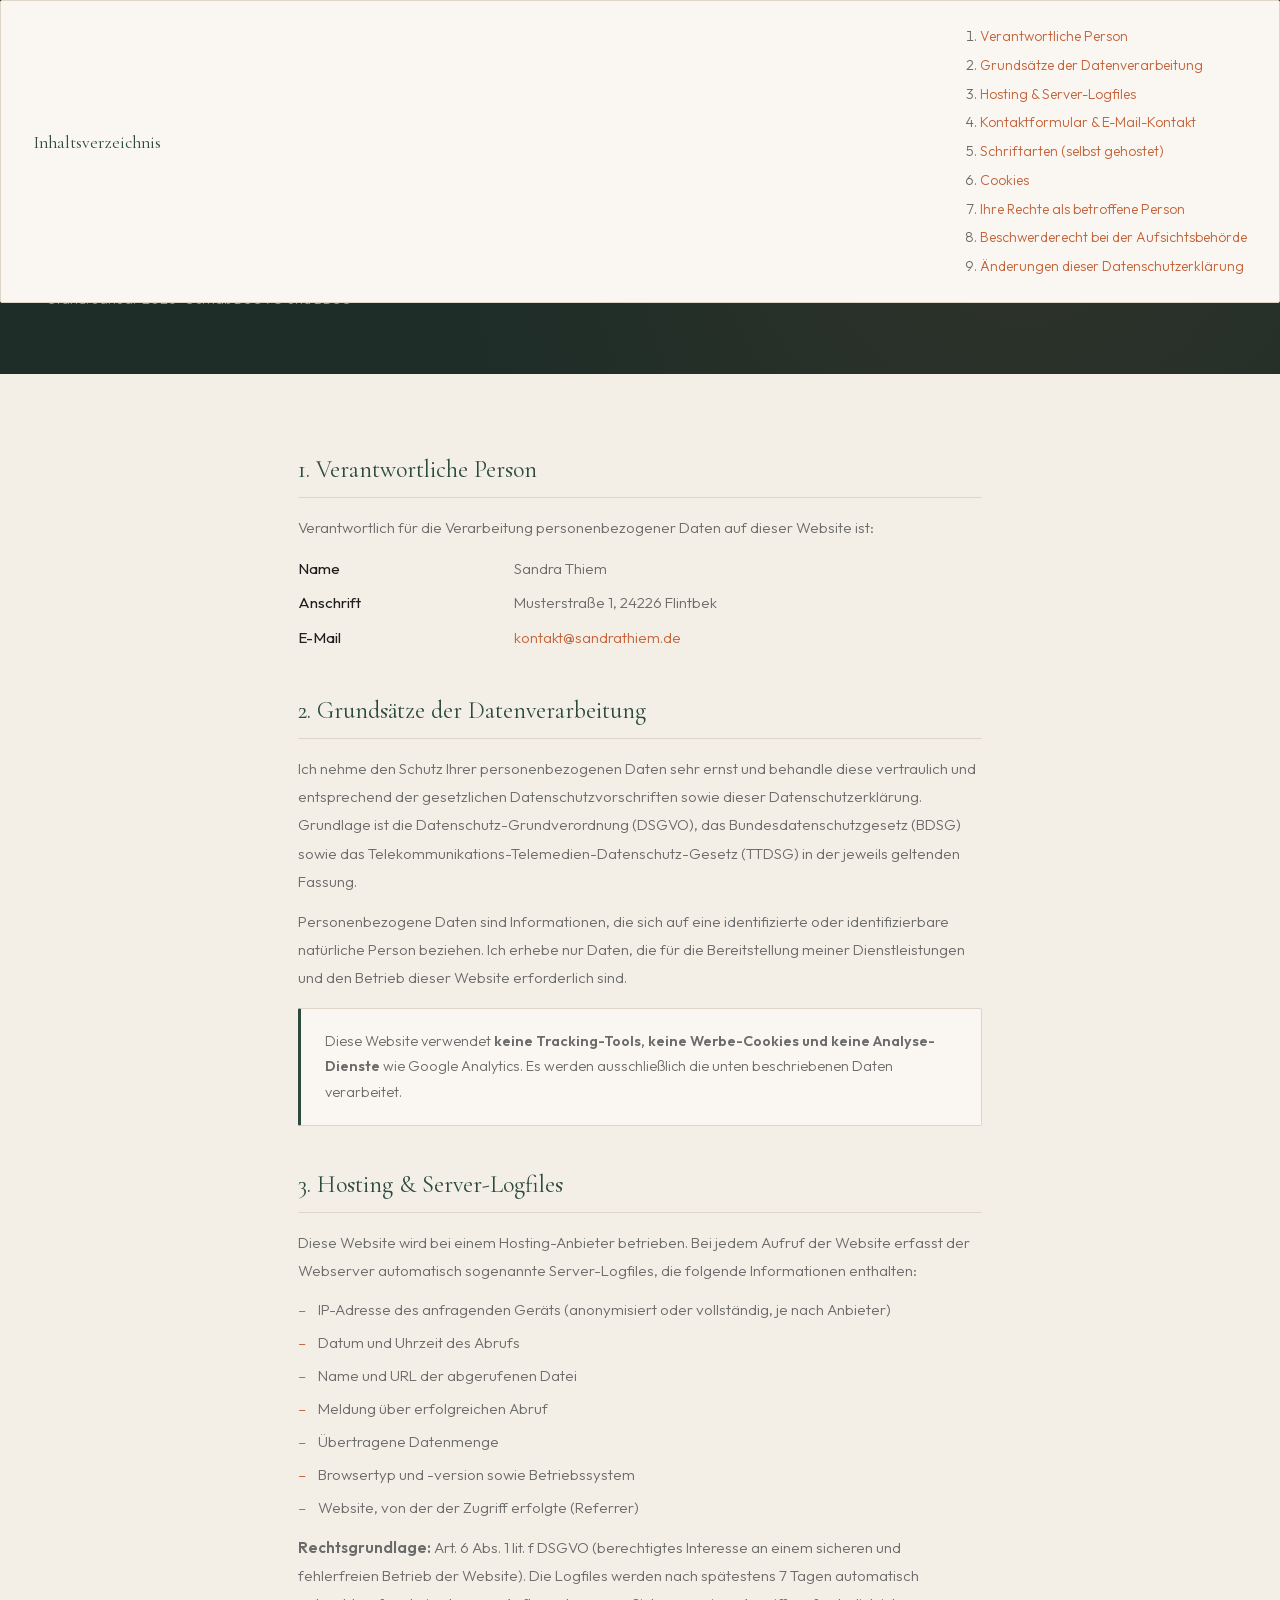
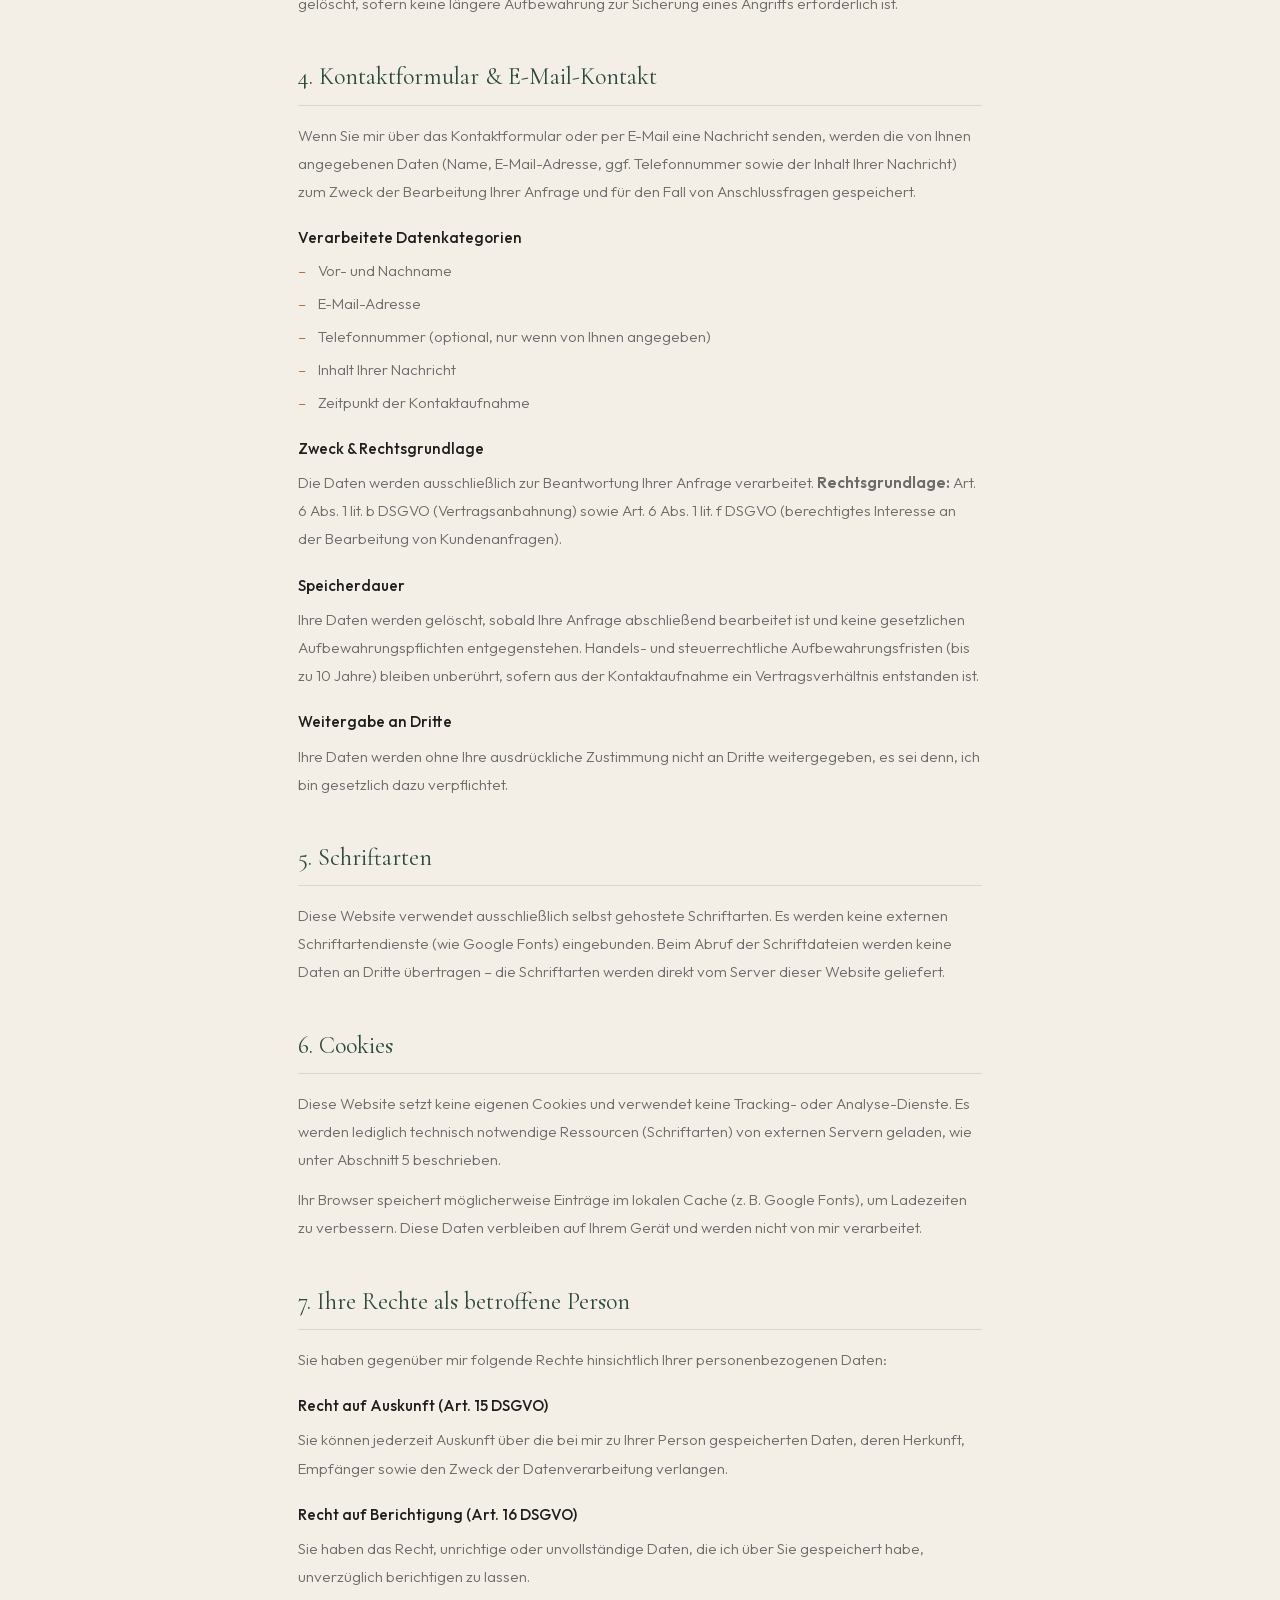
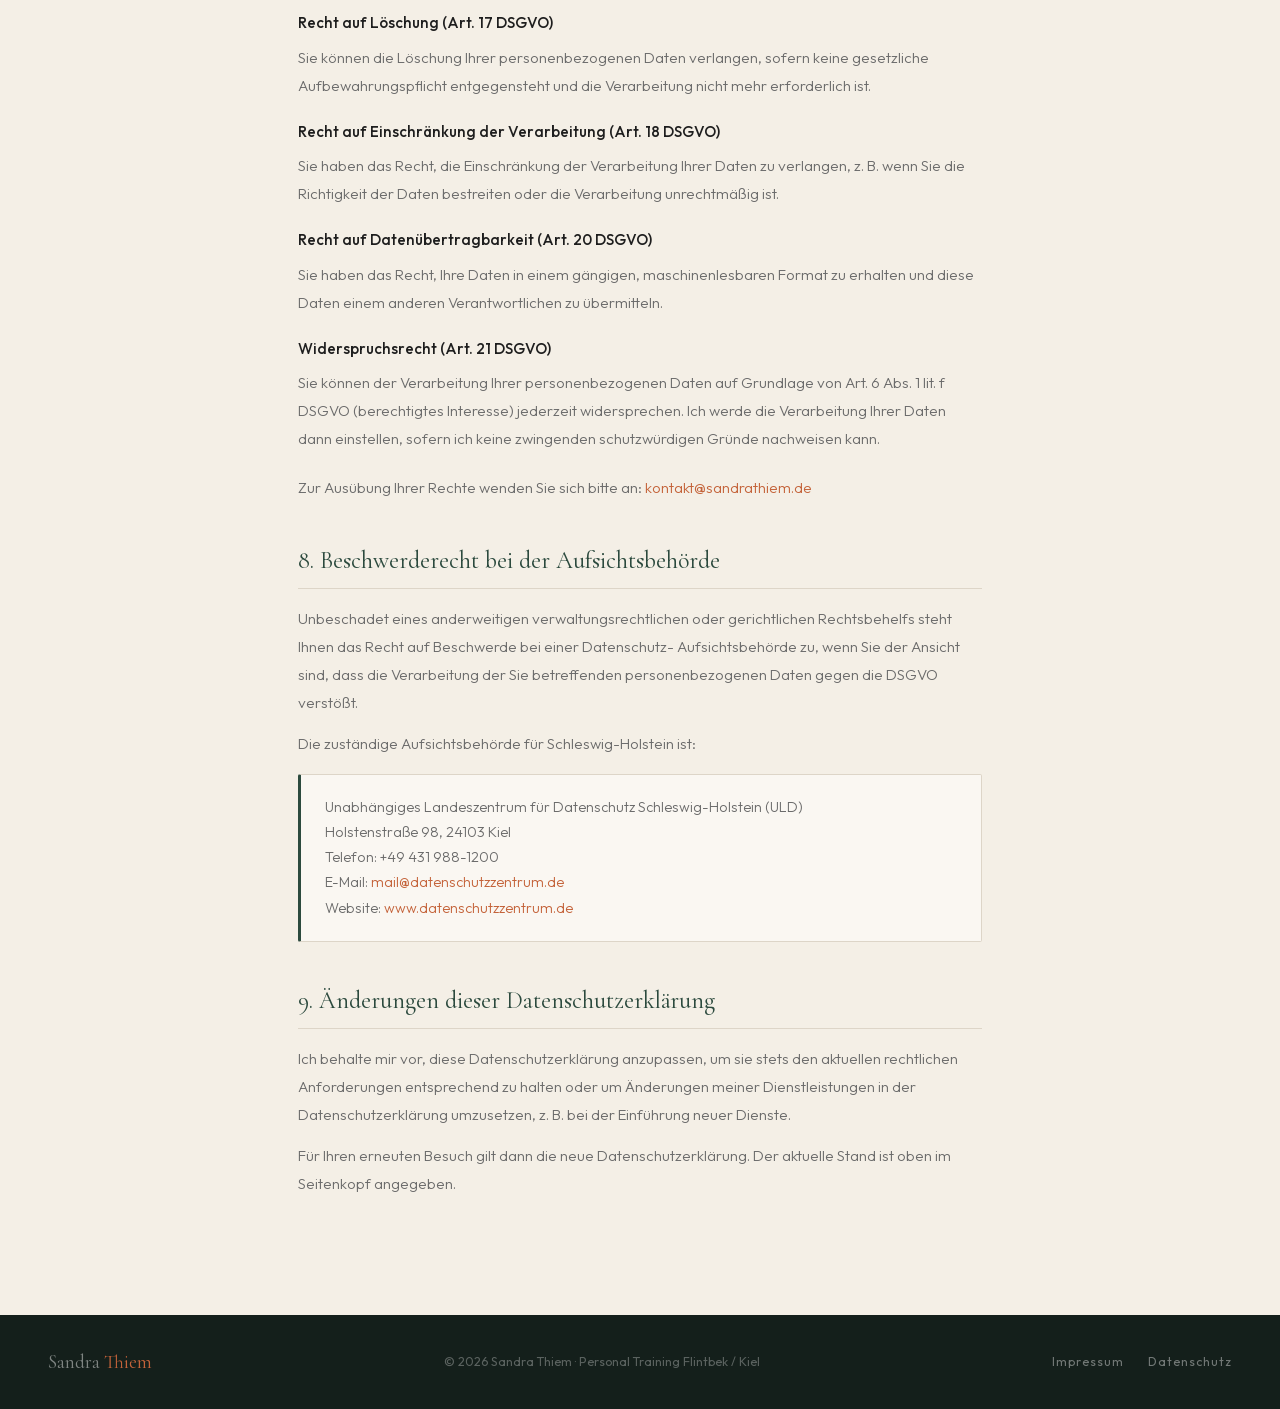
==== datenschutz.html @ bfad2666 "initial state" ====
<!DOCTYPE html>
<html lang="de">
<head>
  <meta charset="UTF-8">
  <meta name="viewport" content="width=device-width, initial-scale=1.0">
  <meta name="robots" content="noindex, follow">
  <title>Datenschutzerklärung – Sandra Thiem Personal Training</title>

  <meta http-equiv="Content-Security-Policy" content="default-src 'self'; style-src 'self' 'unsafe-inline'; script-src 'self' 'unsafe-inline'; font-src 'self'; img-src 'self' data:; frame-ancestors 'none';">
  <link rel="stylesheet" href="assets/style.css">

  <style>
    /* ── TOC ── */
    .toc {
      background: var(--cream);
      border: 1px solid var(--border);
      border-radius: 2px;
      padding: 1.5rem 2rem;
      margin-bottom: 3rem;
    }

    .toc-title {
      font-family: var(--font-display);
      font-size: 1.1rem;
      font-weight: 400;
      color: var(--green);
      margin-bottom: 1rem;
    }

    .toc ol {
      padding-left: 1.25rem;
      display: flex;
      flex-direction: column;
      gap: .4rem;
    }

    .toc li { font-size: .875rem; color: var(--text-muted); font-weight: 300; }
    .toc a { color: var(--terra); text-decoration: none; }
    .toc a:hover { text-decoration: underline; }

  </style>
</head>
<body>

  <!-- NAV -->
  <nav class="solid">
    <a href="/" class="nav-logo">Sandra <span>Thiem</span></a>
    <a href="/" class="nav-back">Zurück zur Startseite</a>
  </nav>

  <!-- PAGE HEADER -->
  <header class="page-header">
    <div class="page-header-inner">
      <div class="page-label">Rechtliches</div>
      <h1 class="page-title">Datenschutzerklärung</h1>
      <p class="page-subtitle">Stand: Januar 2026 · Gemäß DSGVO und BDSG</p>
    </div>
  </header>

  <!-- CONTENT -->
  <main class="legal-content">

    <!-- TABLE OF CONTENTS -->
    <nav class="toc" aria-label="Inhaltsverzeichnis">
      <div class="toc-title">Inhaltsverzeichnis</div>
      <ol>
        <li><a href="#verantwortliche">Verantwortliche Person</a></li>
        <li><a href="#grundsaetze">Grundsätze der Datenverarbeitung</a></li>
        <li><a href="#hosting">Hosting &amp; Server-Logfiles</a></li>
        <li><a href="#kontaktformular">Kontaktformular &amp; E-Mail-Kontakt</a></li>
        <li><a href="#schriftarten">Schriftarten (selbst gehostet)</a></li>
        <li><a href="#cookies">Cookies</a></li>
        <li><a href="#rechte">Ihre Rechte als betroffene Person</a></li>
        <li><a href="#beschwerderecht">Beschwerderecht bei der Aufsichtsbehörde</a></li>
        <li><a href="#aenderungen">Änderungen dieser Datenschutzerklärung</a></li>
      </ol>
    </nav>

    <!-- 1 -->
    <div class="legal-section" id="verantwortliche">
      <h2>1. Verantwortliche Person</h2>
      <p>Verantwortlich für die Verarbeitung personenbezogener Daten auf dieser Website ist:</p>
      <dl style="margin-top:.75rem;">
        <div class="data-row">
          <dt>Name</dt>
          <dd>Sandra Thiem</dd>
        </div>
        <div class="data-row">
          <dt>Anschrift</dt>
          <dd>Musterstraße 1, 24226 Flintbek</dd>
        </div>
        <div class="data-row">
          <dt>E-Mail</dt>
          <dd><a href="mailto:kontakt@sandrathiem.de">kontakt@sandrathiem.de</a></dd>
        </div>
      </dl>
    </div>

    <!-- 2 -->
    <div class="legal-section" id="grundsaetze">
      <h2>2. Grundsätze der Datenverarbeitung</h2>
      <p>
        Ich nehme den Schutz Ihrer personenbezogenen Daten sehr ernst und behandle diese
        vertraulich und entsprechend der gesetzlichen Datenschutzvorschriften sowie dieser
        Datenschutzerklärung. Grundlage ist die Datenschutz-Grundverordnung (DSGVO),
        das Bundesdatenschutzgesetz (BDSG) sowie das Telekommunikations-Telemedien-Datenschutz-Gesetz
        (TTDSG) in der jeweils geltenden Fassung.
      </p>
      <p>
        Personenbezogene Daten sind Informationen, die sich auf eine identifizierte oder
        identifizierbare natürliche Person beziehen. Ich erhebe nur Daten, die für die
        Bereitstellung meiner Dienstleistungen und den Betrieb dieser Website erforderlich sind.
      </p>
      <div class="highlight-box">
        Diese Website verwendet <strong>keine Tracking-Tools, keine Werbe-Cookies und
        keine Analyse-Dienste</strong> wie Google Analytics. Es werden ausschließlich die
        unten beschriebenen Daten verarbeitet.
      </div>
    </div>

    <!-- 3 -->
    <div class="legal-section" id="hosting">
      <h2>3. Hosting &amp; Server-Logfiles</h2>
      <p>
        Diese Website wird bei einem Hosting-Anbieter betrieben. Bei jedem Aufruf der Website
        erfasst der Webserver automatisch sogenannte Server-Logfiles, die folgende Informationen
        enthalten:
      </p>
      <ul>
        <li>IP-Adresse des anfragenden Geräts (anonymisiert oder vollständig, je nach Anbieter)</li>
        <li>Datum und Uhrzeit des Abrufs</li>
        <li>Name und URL der abgerufenen Datei</li>
        <li>Meldung über erfolgreichen Abruf</li>
        <li>Übertragene Datenmenge</li>
        <li>Browsertyp und -version sowie Betriebssystem</li>
        <li>Website, von der der Zugriff erfolgte (Referrer)</li>
      </ul>
      <p>
        <strong>Rechtsgrundlage:</strong> Art. 6 Abs. 1 lit. f DSGVO (berechtigtes Interesse
        an einem sicheren und fehlerfreien Betrieb der Website). Die Logfiles werden nach
        spätestens 7 Tagen automatisch gelöscht, sofern keine längere Aufbewahrung zur
        Sicherung eines Angriffs erforderlich ist.
      </p>
    </div>

    <!-- 4 -->
    <div class="legal-section" id="kontaktformular">
      <h2>4. Kontaktformular &amp; E-Mail-Kontakt</h2>
      <p>
        Wenn Sie mir über das Kontaktformular oder per E-Mail eine Nachricht senden,
        werden die von Ihnen angegebenen Daten (Name, E-Mail-Adresse, ggf. Telefonnummer
        sowie der Inhalt Ihrer Nachricht) zum Zweck der Bearbeitung Ihrer Anfrage und für
        den Fall von Anschlussfragen gespeichert.
      </p>

      <h3>Verarbeitete Datenkategorien</h3>
      <ul>
        <li>Vor- und Nachname</li>
        <li>E-Mail-Adresse</li>
        <li>Telefonnummer (optional, nur wenn von Ihnen angegeben)</li>
        <li>Inhalt Ihrer Nachricht</li>
        <li>Zeitpunkt der Kontaktaufnahme</li>
      </ul>

      <h3>Zweck &amp; Rechtsgrundlage</h3>
      <p>
        Die Daten werden ausschließlich zur Beantwortung Ihrer Anfrage verarbeitet.
        <strong>Rechtsgrundlage:</strong> Art. 6 Abs. 1 lit. b DSGVO (Vertragsanbahnung)
        sowie Art. 6 Abs. 1 lit. f DSGVO (berechtigtes Interesse an der Bearbeitung
        von Kundenanfragen).
      </p>

      <h3>Speicherdauer</h3>
      <p>
        Ihre Daten werden gelöscht, sobald Ihre Anfrage abschließend bearbeitet ist und
        keine gesetzlichen Aufbewahrungspflichten entgegenstehen. Handels- und
        steuerrechtliche Aufbewahrungsfristen (bis zu 10 Jahre) bleiben unberührt,
        sofern aus der Kontaktaufnahme ein Vertragsverhältnis entstanden ist.
      </p>

      <h3>Weitergabe an Dritte</h3>
      <p>
        Ihre Daten werden ohne Ihre ausdrückliche Zustimmung nicht an Dritte weitergegeben,
        es sei denn, ich bin gesetzlich dazu verpflichtet.
      </p>
    </div>

    <!-- 5 -->
    <div class="legal-section" id="schriftarten">
      <h2>5. Schriftarten</h2>
      <p>
        Diese Website verwendet ausschließlich selbst gehostete Schriftarten. Es werden keine
        externen Schriftartendienste (wie Google Fonts) eingebunden. Beim Abruf der
        Schriftdateien werden keine Daten an Dritte übertragen – die Schriftarten werden
        direkt vom Server dieser Website geliefert.
      </p>
    </div>

    <!-- 6 -->
    <div class="legal-section" id="cookies">
      <h2>6. Cookies</h2>
      <p>
        Diese Website setzt keine eigenen Cookies und verwendet keine Tracking-
        oder Analyse-Dienste. Es werden lediglich technisch notwendige Ressourcen
        (Schriftarten) von externen Servern geladen, wie unter Abschnitt 5 beschrieben.
      </p>
      <p>
        Ihr Browser speichert möglicherweise Einträge im lokalen Cache (z. B. Google Fonts),
        um Ladezeiten zu verbessern. Diese Daten verbleiben auf Ihrem Gerät und werden
        nicht von mir verarbeitet.
      </p>
    </div>

    <!-- 7 -->
    <div class="legal-section" id="rechte">
      <h2>7. Ihre Rechte als betroffene Person</h2>
      <p>Sie haben gegenüber mir folgende Rechte hinsichtlich Ihrer personenbezogenen Daten:</p>

      <h3>Recht auf Auskunft (Art. 15 DSGVO)</h3>
      <p>
        Sie können jederzeit Auskunft über die bei mir zu Ihrer Person gespeicherten Daten,
        deren Herkunft, Empfänger sowie den Zweck der Datenverarbeitung verlangen.
      </p>

      <h3>Recht auf Berichtigung (Art. 16 DSGVO)</h3>
      <p>
        Sie haben das Recht, unrichtige oder unvollständige Daten, die ich über Sie
        gespeichert habe, unverzüglich berichtigen zu lassen.
      </p>

      <h3>Recht auf Löschung (Art. 17 DSGVO)</h3>
      <p>
        Sie können die Löschung Ihrer personenbezogenen Daten verlangen, sofern keine
        gesetzliche Aufbewahrungspflicht entgegensteht und die Verarbeitung nicht mehr
        erforderlich ist.
      </p>

      <h3>Recht auf Einschränkung der Verarbeitung (Art. 18 DSGVO)</h3>
      <p>
        Sie haben das Recht, die Einschränkung der Verarbeitung Ihrer Daten zu verlangen,
        z. B. wenn Sie die Richtigkeit der Daten bestreiten oder die Verarbeitung
        unrechtmäßig ist.
      </p>

      <h3>Recht auf Datenübertragbarkeit (Art. 20 DSGVO)</h3>
      <p>
        Sie haben das Recht, Ihre Daten in einem gängigen, maschinenlesbaren Format
        zu erhalten und diese Daten einem anderen Verantwortlichen zu übermitteln.
      </p>

      <h3>Widerspruchsrecht (Art. 21 DSGVO)</h3>
      <p>
        Sie können der Verarbeitung Ihrer personenbezogenen Daten auf Grundlage von
        Art. 6 Abs. 1 lit. f DSGVO (berechtigtes Interesse) jederzeit widersprechen.
        Ich werde die Verarbeitung Ihrer Daten dann einstellen, sofern ich keine
        zwingenden schutzwürdigen Gründe nachweisen kann.
      </p>

      <p style="margin-top:1.25rem;">
        Zur Ausübung Ihrer Rechte wenden Sie sich bitte an:
        <a href="mailto:kontakt@sandrathiem.de">kontakt@sandrathiem.de</a>
      </p>
    </div>

    <!-- 8 -->
    <div class="legal-section" id="beschwerderecht">
      <h2>8. Beschwerderecht bei der Aufsichtsbehörde</h2>
      <p>
        Unbeschadet eines anderweitigen verwaltungsrechtlichen oder gerichtlichen
        Rechtsbehelfs steht Ihnen das Recht auf Beschwerde bei einer Datenschutz-
        Aufsichtsbehörde zu, wenn Sie der Ansicht sind, dass die Verarbeitung der Sie
        betreffenden personenbezogenen Daten gegen die DSGVO verstößt.
      </p>
      <p>Die zuständige Aufsichtsbehörde für Schleswig-Holstein ist:</p>
      <div class="highlight-box">
        Unabhängiges Landeszentrum für Datenschutz Schleswig-Holstein (ULD)<br>
        Holstenstraße 98, 24103 Kiel<br>
        Telefon: +49 431 988-1200<br>
        E-Mail: <a href="mailto:mail@datenschutzzentrum.de">mail@datenschutzzentrum.de</a><br>
        Website: <a href="https://www.datenschutzzentrum.de" target="_blank" rel="noopener noreferrer">www.datenschutzzentrum.de</a>
      </div>
    </div>

    <!-- 9 -->
    <div class="legal-section" id="aenderungen">
      <h2>9. Änderungen dieser Datenschutzerklärung</h2>
      <p>
        Ich behalte mir vor, diese Datenschutzerklärung anzupassen, um sie stets den
        aktuellen rechtlichen Anforderungen entsprechend zu halten oder um Änderungen
        meiner Dienstleistungen in der Datenschutzerklärung umzusetzen, z. B. bei der
        Einführung neuer Dienste.
      </p>
      <p>
        Für Ihren erneuten Besuch gilt dann die neue Datenschutzerklärung.
        Der aktuelle Stand ist oben im Seitenkopf angegeben.
      </p>
    </div>


  </main>

  <!-- FOOTER -->
  <footer>
    <div class="footer-brand">Sandra <span>Thiem</span></div>
    <div class="footer-copy">© 2026 Sandra Thiem · Personal Training Flintbek / Kiel</div>
    <div class="footer-links">
      <a href="/impressum">Impressum</a>
      <a href="/datenschutz">Datenschutz</a>
    </div>
  </footer>

</body>
</html>
---- assets/style.css ----
/* ============================================================
   SHARED STYLESHEET — sandrathiem.de
   Covers: fonts, variables, reset, nav, footer, modals,
           legal page layout, animations, scroll-reveal.
   Page-specific sections stay in each HTML file's <style>.
   ============================================================ */

/* ── SELF-HOSTED FONTS ── */
/* Cormorant Garamond – normal 300/400/600 */
@font-face {
  font-family: 'Cormorant Garamond';
  font-style: normal; font-weight: 300 600; font-display: swap;
  src: url('fonts/co3bmX5slCNuHLi8bLeY9MK7whWMhyjYp3tKky2F7i6C.woff2') format('woff2');
  unicode-range: U+0100-02BA, U+02BD-02C5, U+02C7-02CC, U+02CE-02D7, U+02DD-02FF,
                 U+0304, U+0308, U+0329, U+1D00-1DBF, U+1E00-1E9F, U+1EF2-1EFF,
                 U+2020, U+20A0-20AB, U+20AD-20C0, U+2113, U+2C60-2C7F, U+A720-A7FF;
}
@font-face {
  font-family: 'Cormorant Garamond';
  font-style: normal; font-weight: 300 600; font-display: swap;
  src: url('fonts/co3bmX5slCNuHLi8bLeY9MK7whWMhyjYqXtKky2F7g.woff2') format('woff2');
  unicode-range: U+0000-00FF, U+0131, U+0152-0153, U+02BB-02BC, U+02C6, U+02DA,
                 U+02DC, U+0304, U+0308, U+0329, U+2000-206F, U+20AC, U+2122,
                 U+2191, U+2193, U+2212, U+2215, U+FEFF, U+FFFD;
}

/* Cormorant Garamond – italic 300/400 */
@font-face {
  font-family: 'Cormorant Garamond';
  font-style: italic; font-weight: 300 400; font-display: swap;
  src: url('fonts/co3ZmX5slCNuHLi8bLeY9MK7whWMhyjYrEtGmSqn7B6DxjY.woff2') format('woff2');
  unicode-range: U+0100-02BA, U+02BD-02C5, U+02C7-02CC, U+02CE-02D7, U+02DD-02FF,
                 U+0304, U+0308, U+0329, U+1D00-1DBF, U+1E00-1E9F, U+1EF2-1EFF,
                 U+2020, U+20A0-20AB, U+20AD-20C0, U+2113, U+2C60-2C7F, U+A720-A7FF;
}
@font-face {
  font-family: 'Cormorant Garamond';
  font-style: italic; font-weight: 300 400; font-display: swap;
  src: url('fonts/co3ZmX5slCNuHLi8bLeY9MK7whWMhyjYrEtImSqn7B6D.woff2') format('woff2');
  unicode-range: U+0000-00FF, U+0131, U+0152-0153, U+02BB-02BC, U+02C6, U+02DA,
                 U+02DC, U+0304, U+0308, U+0329, U+2000-206F, U+20AC, U+2122,
                 U+2191, U+2193, U+2212, U+2215, U+FEFF, U+FFFD;
}

/* Outfit – 300/400/500/600 */
@font-face {
  font-family: 'Outfit';
  font-style: normal; font-weight: 300 600; font-display: swap;
  src: url('fonts/QGYvz_MVcBeNP4NJuktqUYLkn8BJ.woff2') format('woff2');
  unicode-range: U+0100-02BA, U+02BD-02C5, U+02C7-02CC, U+02CE-02D7, U+02DD-02FF,
                 U+0304, U+0308, U+0329, U+1D00-1DBF, U+1E00-1E9F, U+1EF2-1EFF,
                 U+2020, U+20A0-20AB, U+20AD-20C0, U+2113, U+2C60-2C7F, U+A720-A7FF;
}
@font-face {
  font-family: 'Outfit';
  font-style: normal; font-weight: 300 600; font-display: swap;
  src: url('fonts/QGYvz_MVcBeNP4NJtEtqUYLknw.woff2') format('woff2');
  unicode-range: U+0000-00FF, U+0131, U+0152-0153, U+02BB-02BC, U+02C6, U+02DA,
                 U+02DC, U+0304, U+0308, U+0329, U+2000-206F, U+20AC, U+2122,
                 U+2191, U+2193, U+2212, U+2215, U+FEFF, U+FFFD;
}

/* ── VARIABLES ── */
:root {
  --bg:          #f4efe6;
  --bg-dark:     #1e2d28;
  --bg-footer:   #141f1b;
  --green:       #2c4a3e;
  --green-light: #3d6b5a;
  --terra:       #c4633a;
  --terra-light: #d4784f;
  --cream:       #faf7f2;
  --text:        #1e1e1e;
  --text-muted:  #6b6b6b;
  --border:      #ddd5c8;

  --font-display: 'Cormorant Garamond', Georgia, serif;
  --font-body:    'Outfit', sans-serif;
}

/* ── RESET ── */
*, *::before, *::after { box-sizing: border-box; margin: 0; padding: 0; }
html { scroll-behavior: smooth; font-size: 16px; }
img  { max-width: 100%; display: block; }

body {
  font-family: var(--font-body);
  background: var(--bg);
  color: var(--text);
  line-height: 1.6;
  overflow-x: hidden;
}

.container {
  max-width: 1200px;
  margin: 0 auto;
  padding: 0 clamp(1.5rem, 5vw, 3rem);
}

/* ── NAVIGATION ── */
nav {
  position: fixed;
  top: 0; left: 0; right: 0;
  z-index: 100;
  padding: 1.25rem clamp(1.5rem, 5vw, 3rem);
  display: flex;
  justify-content: space-between;
  align-items: center;
  transition: background .4s, padding .4s, box-shadow .4s;
}

nav.scrolled,
nav.solid {
  background: rgba(28,42,36,.97);
  padding: .9rem clamp(1.5rem, 5vw, 3rem);
  box-shadow: 0 2px 20px rgba(0,0,0,.15);
}

.nav-logo {
  font-family: var(--font-display);
  font-size: 1.6rem;
  font-weight: 600;
  color: white;
  text-decoration: none;
  letter-spacing: .05em;
}
.nav-logo span { color: var(--terra); }

.nav-links {
  display: flex;
  gap: 2.5rem;
  list-style: none;
}

.nav-links a {
  color: rgba(255,255,255,.85);
  text-decoration: none;
  font-size: .875rem;
  font-weight: 400;
  letter-spacing: .08em;
  text-transform: uppercase;
  transition: color .2s;
}
.nav-links a:hover { color: var(--terra); }

.nav-cta {
  background: var(--terra) !important;
  color: white !important;
  padding: .5rem 1.2rem !important;
  border-radius: 2px;
}
.nav-cta:hover { background: var(--terra-light) !important; }

.nav-back {
  color: rgba(255,255,255,.7);
  text-decoration: none;
  font-size: .8rem;
  font-weight: 400;
  letter-spacing: .1em;
  text-transform: uppercase;
  display: flex;
  align-items: center;
  gap: .5rem;
  transition: color .2s;
}
.nav-back:hover { color: var(--terra); }
.nav-back::before { content: '←'; font-size: 1rem; }

.nav-toggle {
  display: none;
  flex-direction: column;
  gap: 5px;
  cursor: pointer;
  background: none;
  border: none;
  padding: 4px;
  z-index: 101;
}
.nav-toggle span { display: block; width: 24px; height: 2px; background: white; transition: all .3s; }

@media (max-width: 768px) {
  .nav-links {
    display: none;
    position: fixed;
    inset: 0;
    background: var(--bg-dark);
    flex-direction: column;
    justify-content: center;
    align-items: center;
    gap: 2.5rem;
    z-index: 99;
  }
  .nav-links.open { display: flex; }
  .nav-links a { font-size: 1.1rem; }
  .nav-toggle { display: flex; }
  .nav-cta { display: none !important; }
}

/* ── FOOTER ── */
footer {
  background: var(--bg-footer);
  padding: 2rem clamp(1.5rem, 5vw, 3rem);
  display: flex;
  justify-content: space-between;
  align-items: center;
  flex-wrap: wrap;
  gap: 1rem;
}

.footer-brand { font-family: var(--font-display); font-size: 1.2rem; color: rgba(255,255,255,.45); }
.footer-brand span { color: var(--terra); }
.footer-copy { font-size: .78rem; color: rgba(255,255,255,.3); text-align: center; }
.footer-links { display: flex; gap: 1.5rem; }
.footer-links a {
  font-size: .78rem;
  color: rgba(255,255,255,.4);
  text-decoration: none;
  letter-spacing: .08em;
  transition: color .2s;
}
.footer-links a:hover { color: var(--terra); }

/* ── LEGAL PAGE LAYOUT (impressum / datenschutz standalone) ── */
.page-header {
  background: var(--bg-dark);
  padding: clamp(7rem, 12vw, 10rem) clamp(1.5rem, 5vw, 3rem) clamp(3rem, 5vw, 4rem);
  position: relative;
  overflow: hidden;
}
.page-header::before {
  content: '';
  position: absolute;
  inset: 0;
  background: radial-gradient(circle at 80% 50%, rgba(196,99,58,.1) 0%, transparent 55%);
}
.page-header-inner { position: relative; z-index: 1; max-width: 1200px; margin: 0 auto; }

.page-label {
  display: inline-flex;
  align-items: center;
  gap: .75rem;
  font-size: .75rem;
  font-weight: 500;
  letter-spacing: .2em;
  text-transform: uppercase;
  color: var(--terra);
  margin-bottom: 1rem;
}
.page-label::before { content: ''; display: block; width: 24px; height: 1px; background: var(--terra); }

.page-title {
  font-family: var(--font-display);
  font-size: clamp(2.5rem, 6vw, 4.5rem);
  font-weight: 300;
  color: white;
  line-height: 1.1;
}
.page-subtitle {
  color: rgba(255,255,255,.5);
  font-size: .875rem;
  margin-top: .75rem;
  font-weight: 300;
}

.legal-content {
  max-width: 780px;
  margin: 0 auto;
  padding: clamp(3rem, 6vw, 5rem) clamp(1.5rem, 5vw, 3rem);
}

.legal-section { margin-bottom: 2.5rem; scroll-margin-top: 6rem; }

.legal-section h2 {
  font-family: var(--font-display);
  font-size: 1.5rem;
  font-weight: 400;
  color: var(--green);
  margin-bottom: 1rem;
  padding-bottom: .5rem;
  border-bottom: 1px solid var(--border);
}
.legal-section h3 {
  font-size: .95rem;
  font-weight: 500;
  color: var(--text);
  margin: 1.25rem 0 .5rem;
}

.legal-section p,
.legal-section address {
  font-style: normal;
  color: var(--text-muted);
  font-size: .95rem;
  font-weight: 300;
  line-height: 1.85;
  margin-bottom: .75rem;
}
.legal-section p:last-child,
.legal-section address:last-child { margin-bottom: 0; }

.legal-section ul {
  list-style: none;
  padding: 0;
  margin: .5rem 0 .75rem;
  display: flex;
  flex-direction: column;
  gap: .4rem;
}
.legal-section ul li {
  color: var(--text-muted);
  font-size: .95rem;
  font-weight: 300;
  line-height: 1.75;
  padding-left: 1.25rem;
  position: relative;
}
.legal-section ul li::before { content: '–'; position: absolute; left: 0; color: var(--terra); }

.legal-section a { color: var(--terra); text-decoration: none; }
.legal-section a:hover { text-decoration: underline; }

.data-row {
  display: grid;
  grid-template-columns: 200px 1fr;
  gap: .25rem 1rem;
  font-size: .95rem;
  font-weight: 300;
  color: var(--text-muted);
  line-height: 1.85;
  margin-bottom: .4rem;
}
.data-row dt { color: var(--text); font-weight: 400; }

@media (max-width: 540px) {
  .data-row { grid-template-columns: 1fr; gap: 0; }
  .data-row dt { margin-top: .75rem; }
}

.highlight-box {
  background: var(--cream);
  border: 1px solid var(--border);
  border-left: 3px solid var(--green);
  border-radius: 2px;
  padding: 1.25rem 1.5rem;
  margin: 1rem 0;
  font-size: .9rem;
  color: var(--text-muted);
  line-height: 1.75;
  font-weight: 300;
}
.notice-box {
  background: var(--cream);
  border: 1px solid var(--border);
  border-left: 3px solid var(--terra);
  border-radius: 2px;
  padding: 1.25rem 1.5rem;
  margin-top: 2.5rem;
  font-size: .875rem;
  color: var(--text-muted);
  line-height: 1.7;
}

/* ── MODALS ── */
.modal-backdrop {
  display: none;
  position: fixed;
  inset: 0;
  z-index: 200;
  background: rgba(14,22,18,.7);
  backdrop-filter: blur(4px);
  -webkit-backdrop-filter: blur(4px);
  align-items: flex-start;
  justify-content: center;
  padding: 2rem 1rem;
  overflow-y: auto;
}
.modal-backdrop.open { display: flex; }

.modal {
  background: var(--bg);
  width: 100%;
  max-width: 740px;
  border-radius: 2px;
  margin: auto;
  position: relative;
  box-shadow: 0 24px 80px rgba(0,0,0,.35);
  animation: modalIn .3s ease;
}

.modal-header {
  background: var(--bg-dark);
  padding: 2rem 2.5rem 1.75rem;
  position: relative;
}
.modal-label {
  display: inline-flex;
  align-items: center;
  gap: .6rem;
  font-size: .7rem;
  font-weight: 500;
  letter-spacing: .2em;
  text-transform: uppercase;
  color: var(--terra);
  margin-bottom: .75rem;
}
.modal-label::before { content: ''; display: block; width: 20px; height: 1px; background: var(--terra); }

.modal-title {
  font-family: var(--font-display);
  font-size: clamp(1.8rem, 4vw, 2.6rem);
  font-weight: 300;
  color: white;
  line-height: 1.1;
}
.modal-close {
  position: absolute;
  top: 1.25rem; right: 1.25rem;
  width: 36px; height: 36px;
  border: 1px solid rgba(255,255,255,.2);
  border-radius: 50%;
  background: none;
  color: rgba(255,255,255,.7);
  font-size: 1.1rem;
  cursor: pointer;
  display: flex;
  align-items: center;
  justify-content: center;
  transition: border-color .2s, color .2s, background .2s;
}
.modal-close:hover { border-color: var(--terra); color: var(--terra); background: rgba(196,99,58,.08); }

.modal-body { padding: 2rem 2.5rem 2.5rem; }
.modal-section { margin-bottom: 2rem; }

.modal-section h2 {
  font-family: var(--font-display);
  font-size: 1.3rem;
  font-weight: 400;
  color: var(--green);
  margin-bottom: .75rem;
  padding-bottom: .4rem;
  border-bottom: 1px solid var(--border);
}
.modal-section h3 {
  font-size: .875rem;
  font-weight: 500;
  color: var(--text);
  margin: 1rem 0 .35rem;
}
.modal-section p,
.modal-section address {
  font-style: normal;
  color: var(--text-muted);
  font-size: .9rem;
  font-weight: 300;
  line-height: 1.85;
  margin-bottom: .6rem;
}
.modal-section p:last-child,
.modal-section address:last-child { margin-bottom: 0; }

.modal-section ul {
  list-style: none; padding: 0;
  margin: .5rem 0 .75rem;
  display: flex; flex-direction: column; gap: .35rem;
}
.modal-section ul li {
  color: var(--text-muted);
  font-size: .9rem; font-weight: 300; line-height: 1.75;
  padding-left: 1.2rem; position: relative;
}
.modal-section ul li::before { content: '–'; position: absolute; left: 0; color: var(--terra); }

.modal-section a { color: var(--terra); text-decoration: none; }
.modal-section a:hover { text-decoration: underline; }

.modal-data-row {
  display: grid;
  grid-template-columns: 170px 1fr;
  gap: .2rem .75rem;
  font-size: .9rem; font-weight: 300;
  color: var(--text-muted); line-height: 1.8; margin-bottom: .35rem;
}
.modal-data-row dt { color: var(--text); font-weight: 400; }

.modal-highlight {
  background: var(--cream);
  border: 1px solid var(--border);
  border-left: 3px solid var(--green);
  border-radius: 2px;
  padding: 1rem 1.25rem;
  margin: .75rem 0;
  font-size: .875rem;
  color: var(--text-muted);
  line-height: 1.7;
  font-weight: 300;
}
.modal-notice {
  background: var(--cream);
  border: 1px solid var(--border);
  border-left: 3px solid var(--terra);
  border-radius: 2px;
  padding: 1rem 1.25rem;
  margin-top: 2rem;
  font-size: .825rem;
  color: var(--text-muted);
  line-height: 1.7;
}

@media (max-width: 480px) {
  .modal-body { padding: 1.5rem; }
  .modal-header { padding: 1.75rem 1.5rem 1.5rem; }
  .modal-data-row { grid-template-columns: 1fr; gap: 0; }
  .modal-data-row dt { margin-top: .6rem; }
}

/* ── SHARED SECTION LABELS ── */
.section-label {
  display: inline-flex;
  align-items: center;
  gap: .75rem;
  font-size: .75rem;
  font-weight: 500;
  letter-spacing: .2em;
  text-transform: uppercase;
  color: var(--terra);
  margin-bottom: 1rem;
}
.section-label::before { content: ''; display: block; width: 24px; height: 1px; background: var(--terra); }

/* ── ANIMATIONS ── */
@keyframes fadeUp {
  from { opacity: 0; transform: translateY(20px); }
  to   { opacity: 1; transform: translateY(0); }
}
@keyframes scrollPulse {
  0%, 100% { opacity: .3; }
  50%       { opacity: .8; }
}
@keyframes modalIn {
  from { opacity: 0; transform: translateY(16px); }
  to   { opacity: 1; transform: translateY(0); }
}

.reveal {
  opacity: 0;
  transform: translateY(24px);
  transition: opacity .7s ease, transform .7s ease;
}
.reveal.visible { opacity: 1; transform: translateY(0); }
.reveal-delay-1 { transition-delay: .1s; }
.reveal-delay-2 { transition-delay: .2s; }
.reveal-delay-3 { transition-delay: .3s; }
.reveal-delay-4 { transition-delay: .4s; }
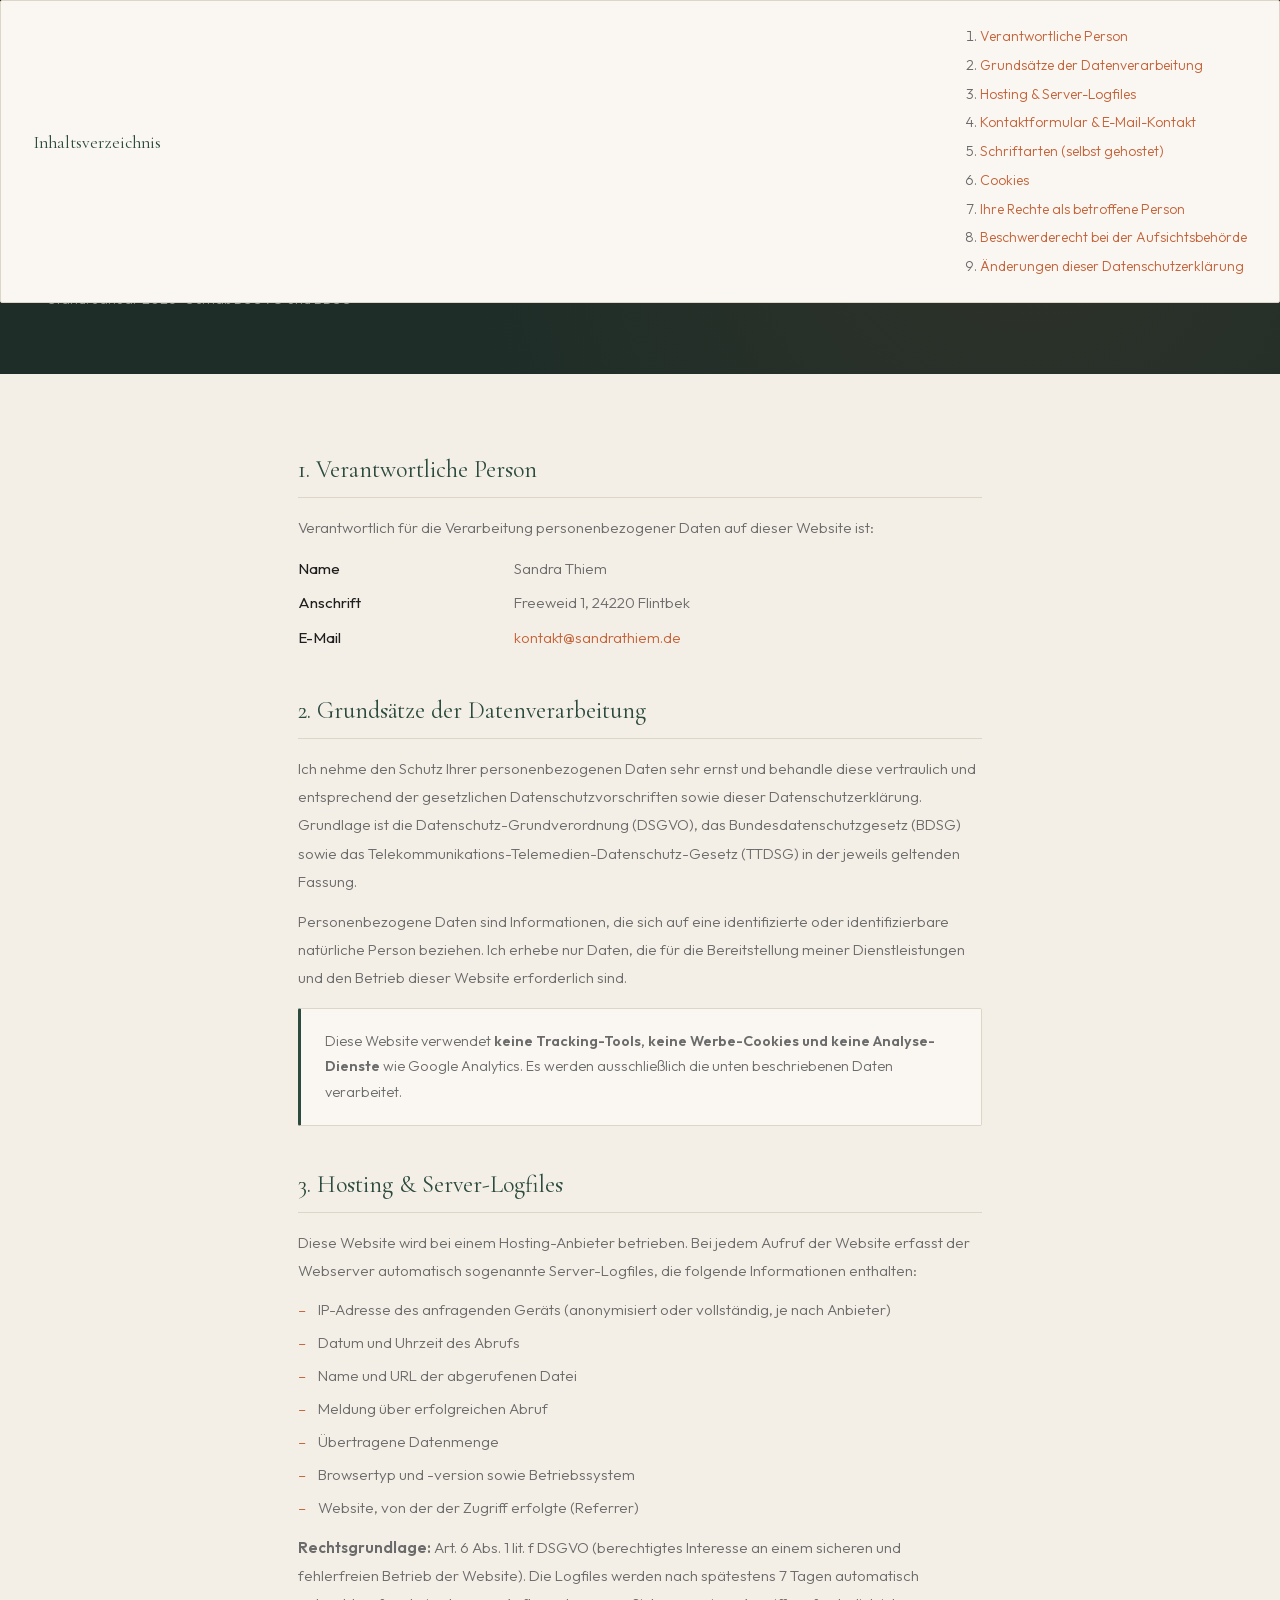
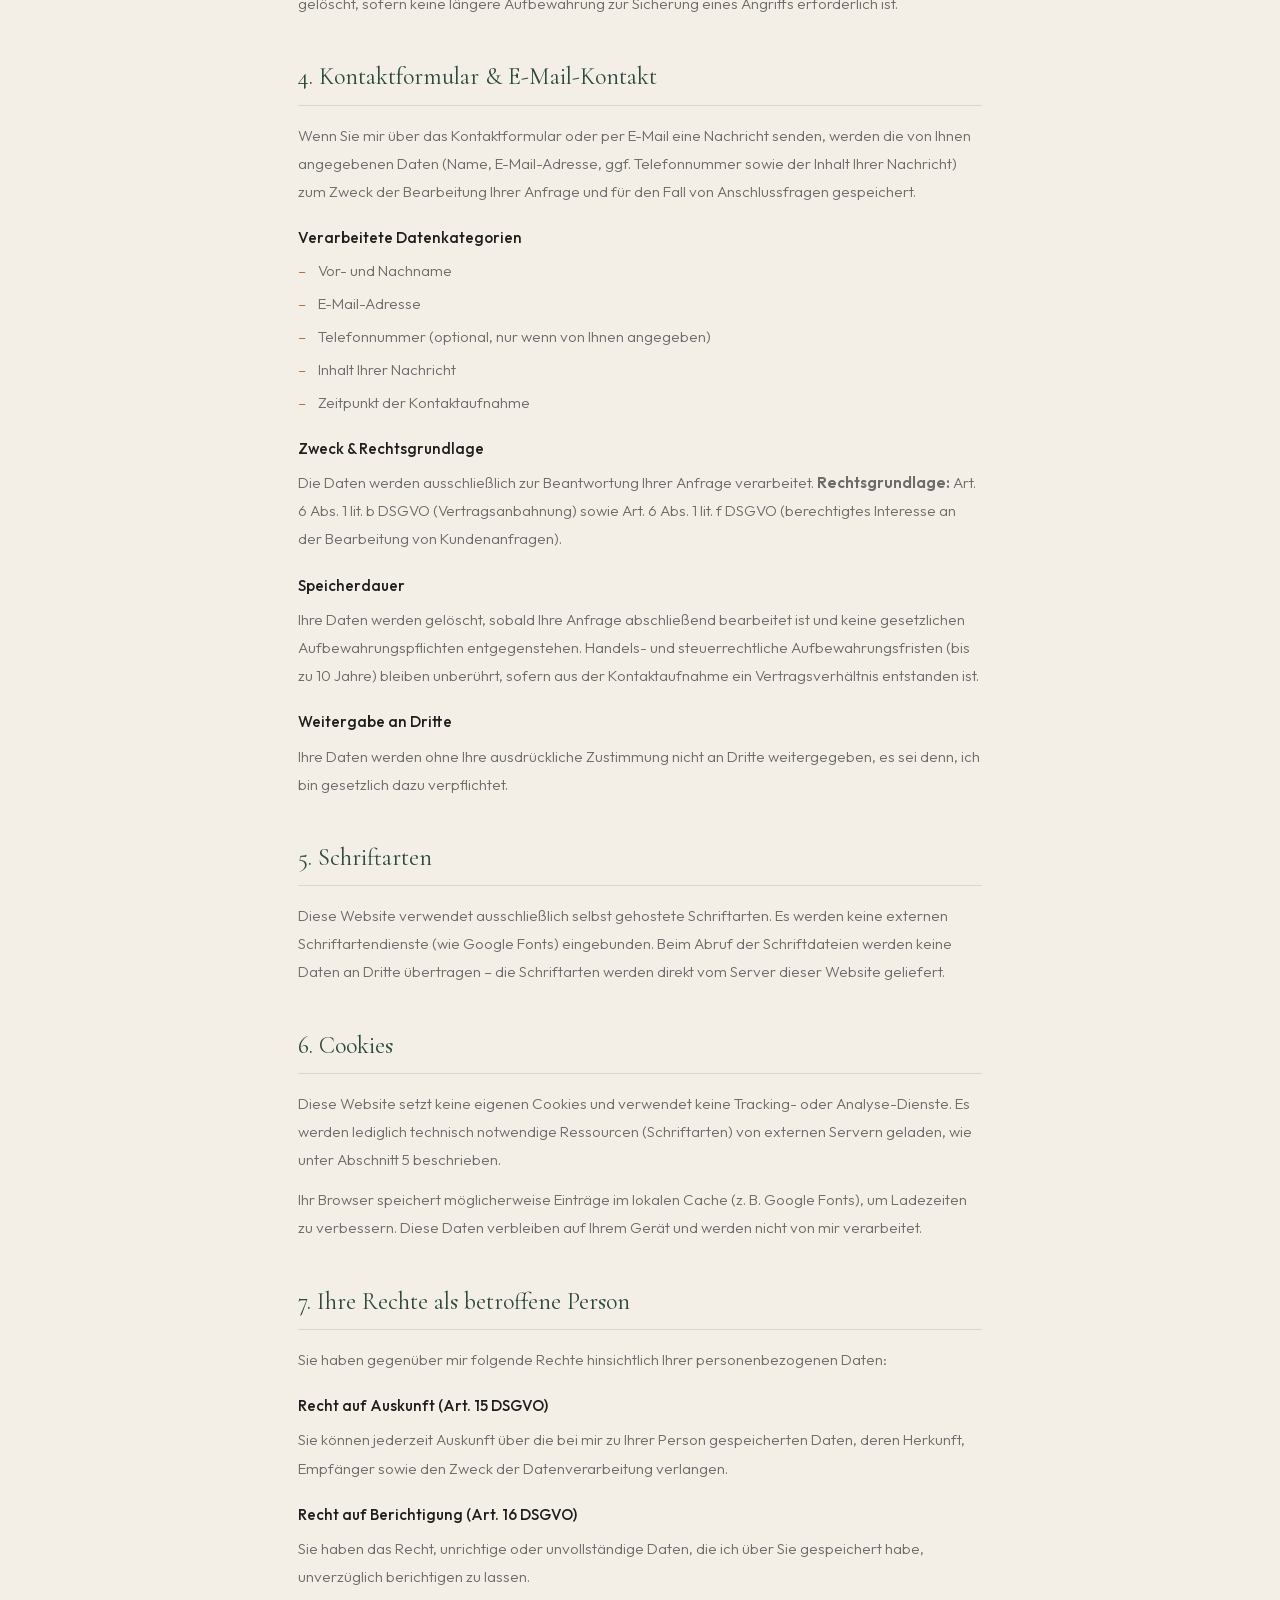
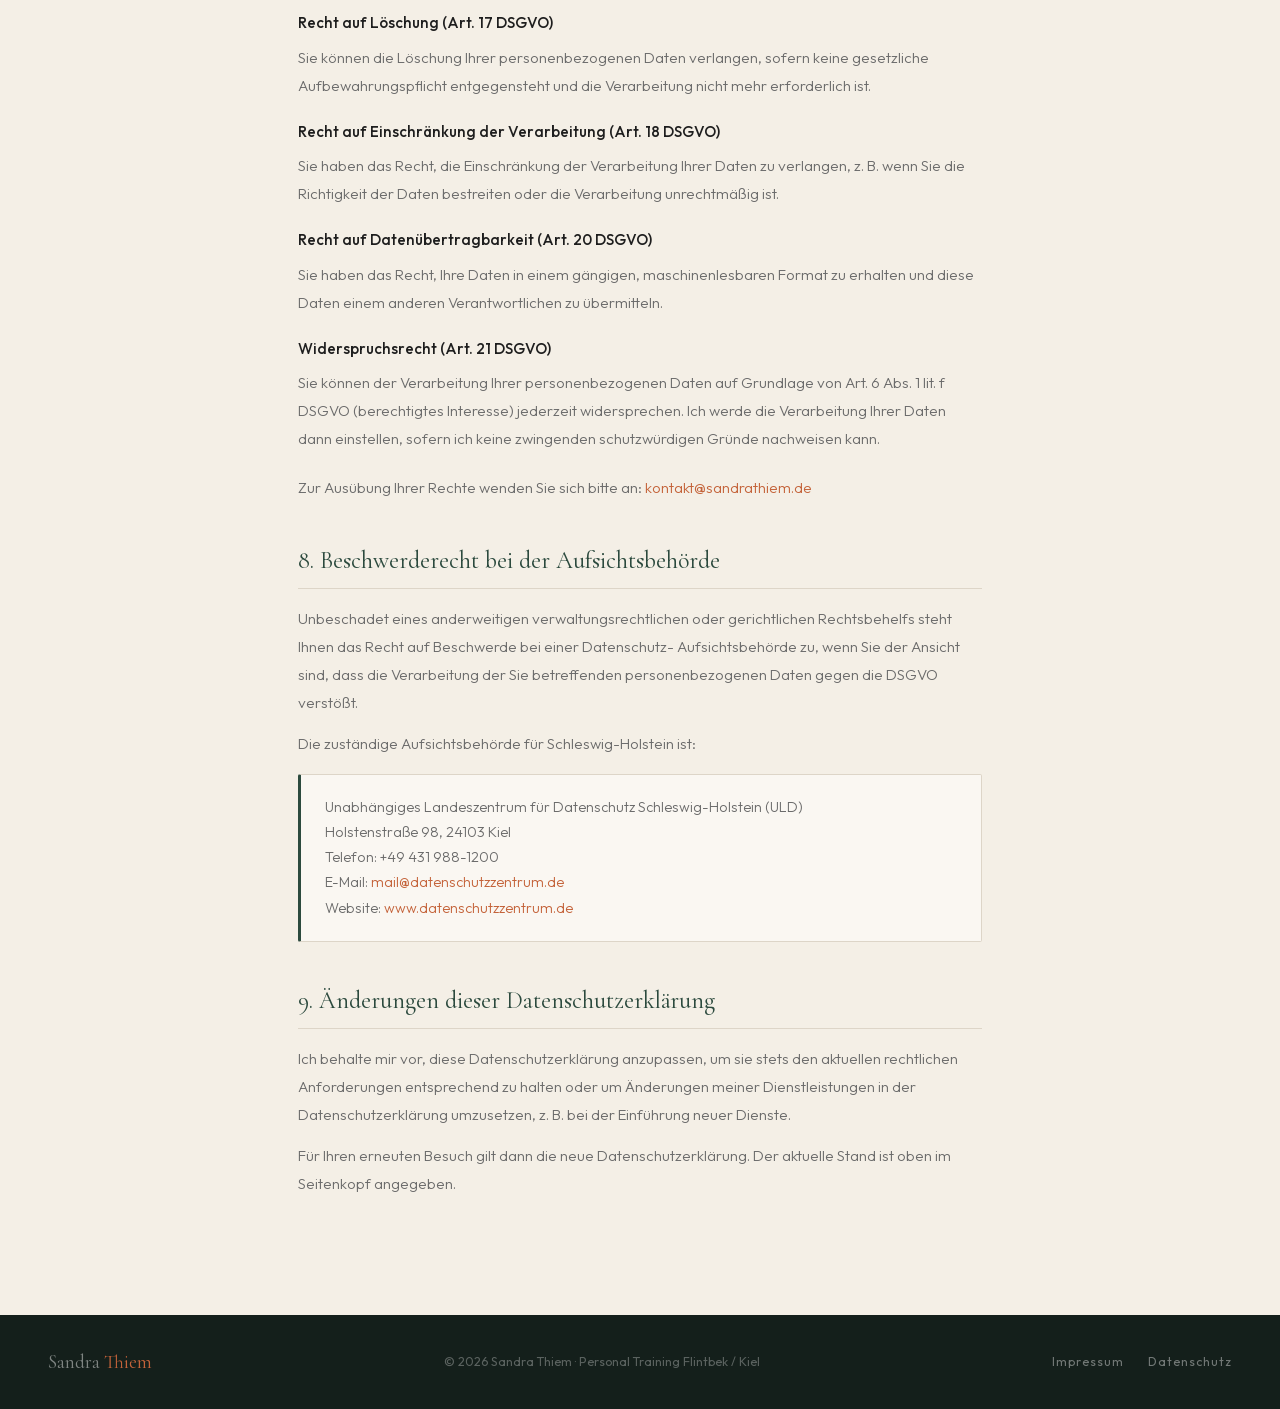
==== commit c81371cf: "address update" ====
--- a/datenschutz.html
+++ b/datenschutz.html
@@ -87,7 +87,7 @@
         </div>
         <div class="data-row">
           <dt>Anschrift</dt>
-          <dd>Musterstraße 1, 24226 Flintbek</dd>
+          <dd>Freeweid 1, 24220 Flintbek</dd>
         </div>
         <div class="data-row">
           <dt>E-Mail</dt>
